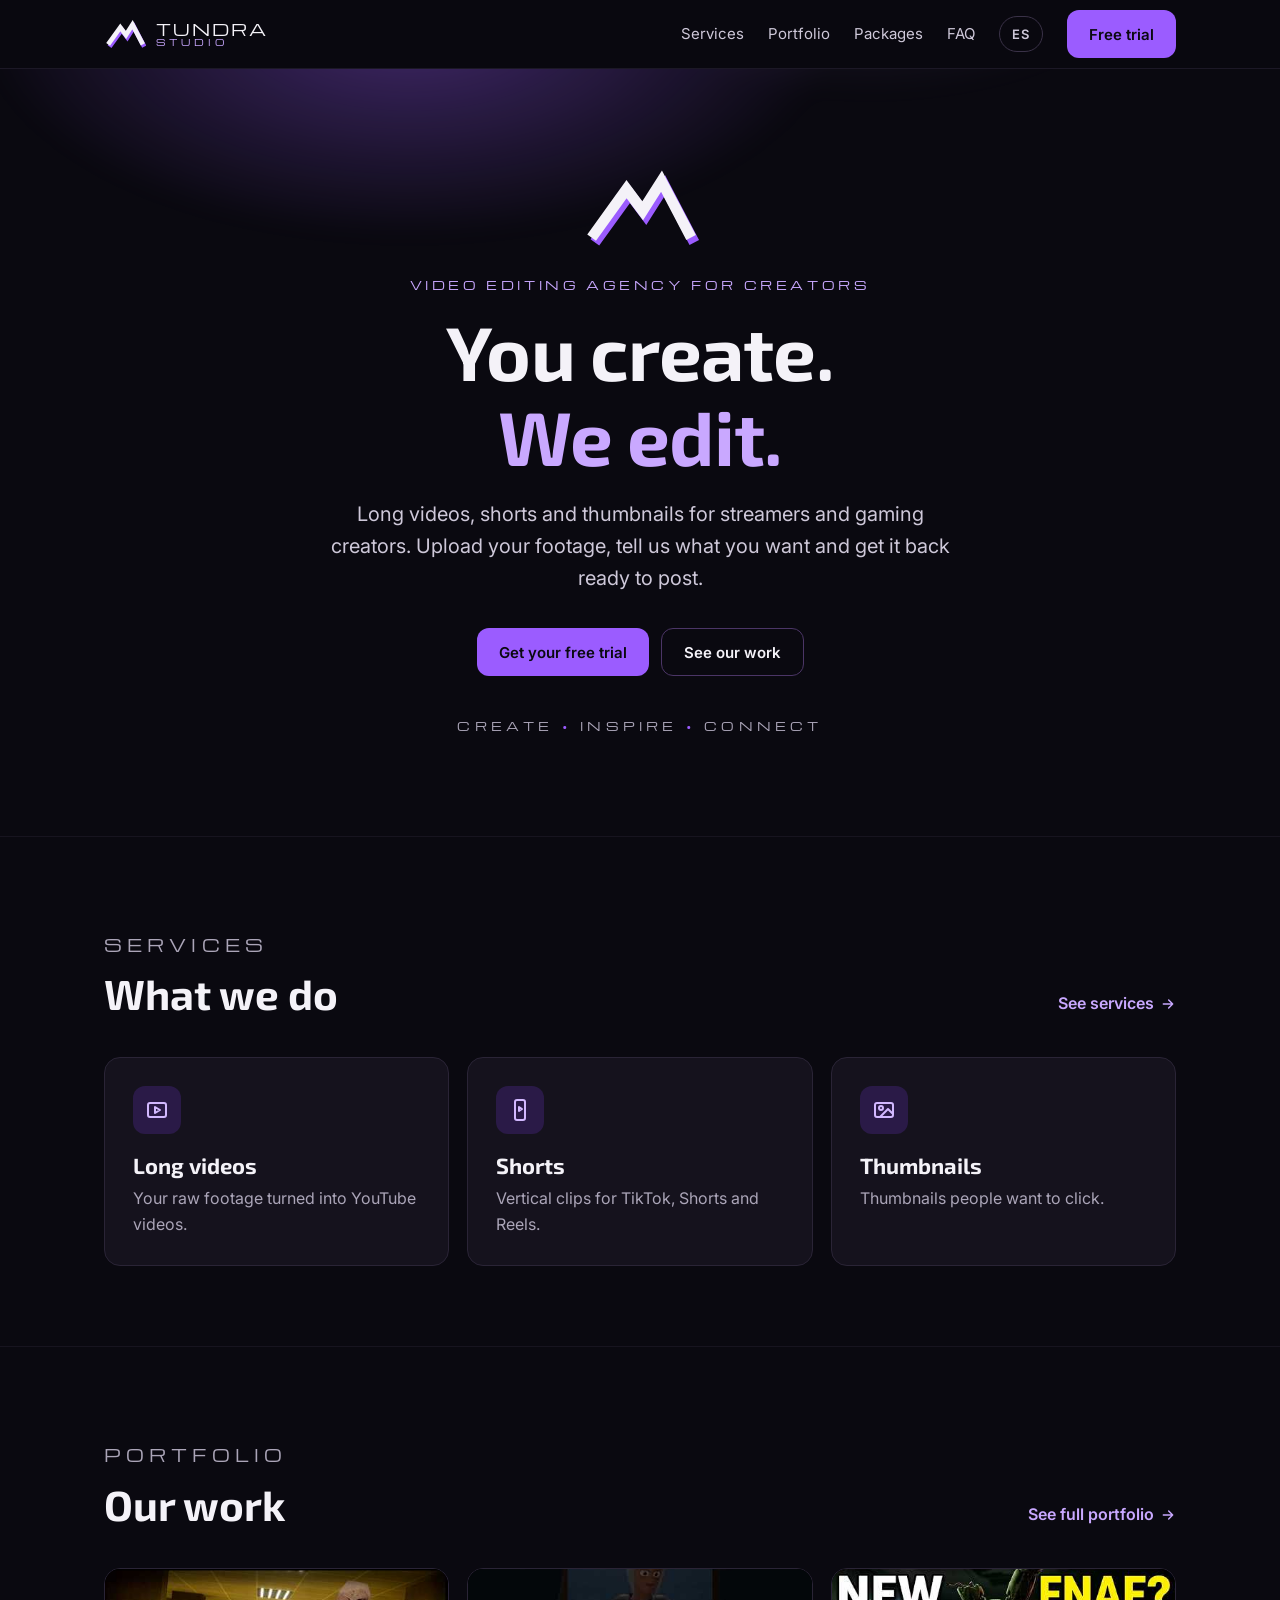
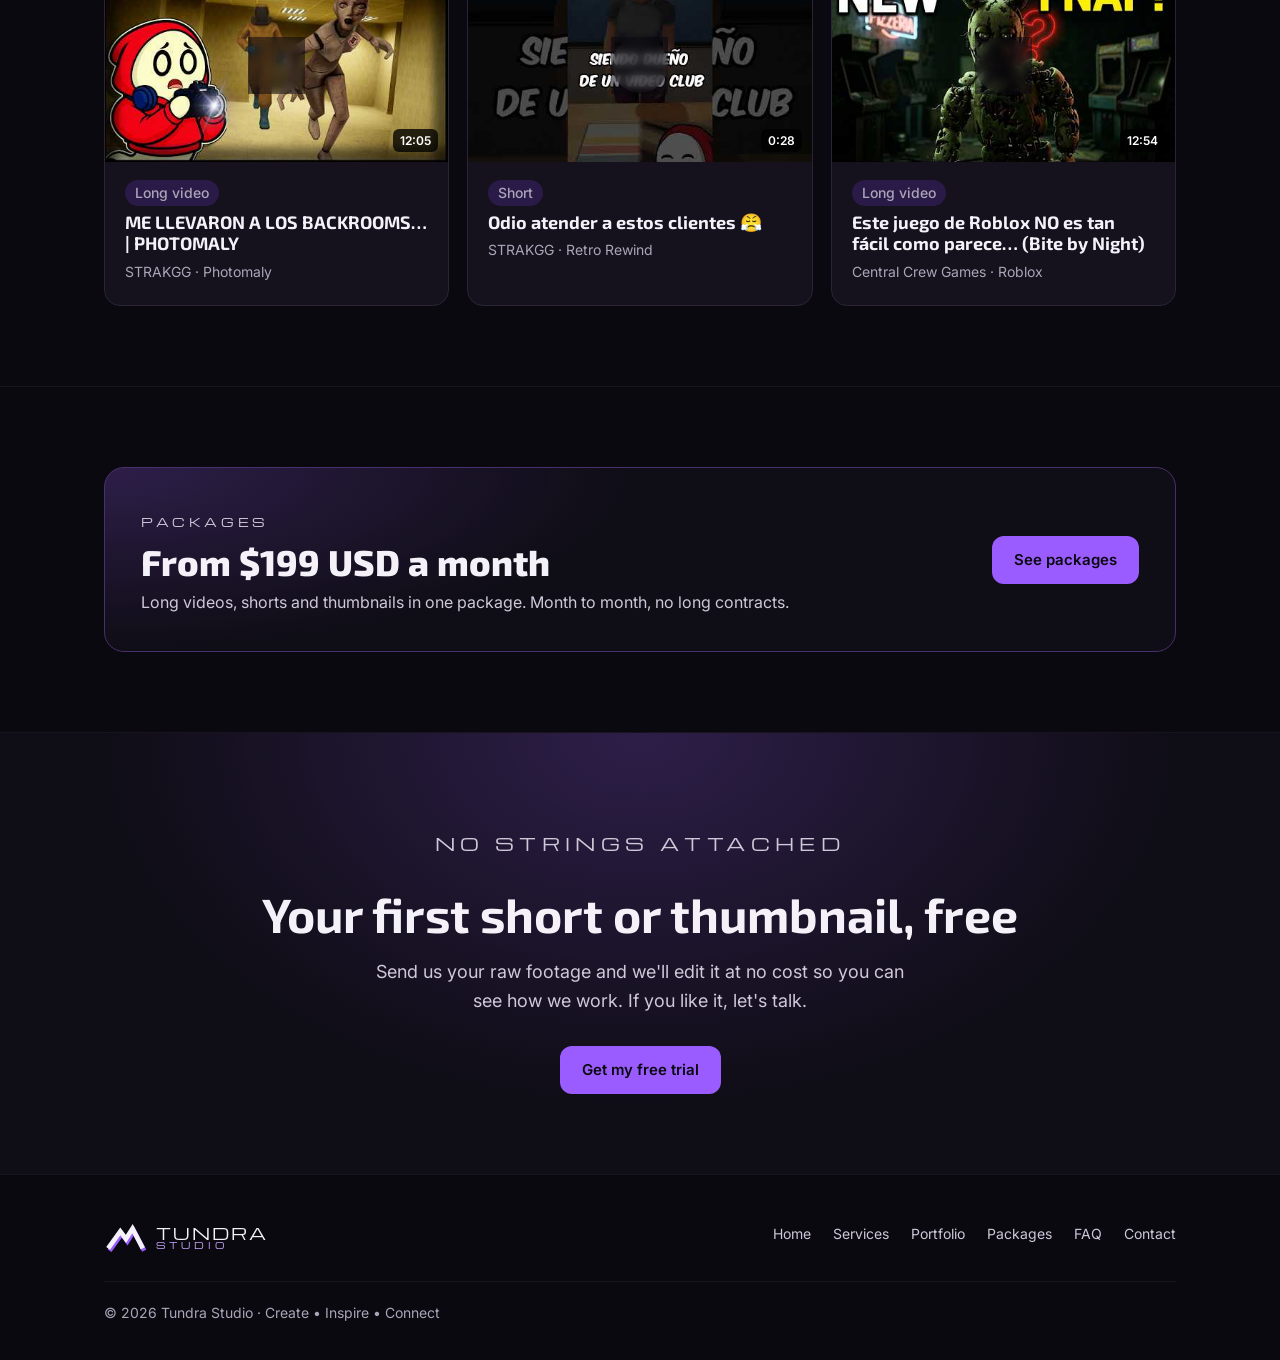
==== en/index.html @ cca488a7 "Página web de Tundra Studio (ES + EN) Co-Authored-By: Claude Opus 5.5 <noreply@anthropic.com> Claude" ====
<!DOCTYPE html>
<html lang="en">
<head>
<meta charset="utf-8">
<meta name="viewport" content="width=device-width, initial-scale=1">
<title>Tundra Studio · Video editing for gaming creators</title>
<meta name="description" content="Tundra Studio edits long videos, shorts and thumbnails for streamers and gaming creators.">
<link rel="alternate" hreflang="es" href="../index.html">
<link rel="preconnect" href="https://fonts.googleapis.com">
<link rel="preconnect" href="https://fonts.gstatic.com" crossorigin>
<link href="https://fonts.googleapis.com/css2?family=Michroma&family=Exo+2:wght@500;600;700&family=Inter:wght@400;500;600&display=swap" rel="stylesheet">
<link rel="stylesheet" href="../styles.css">
</head>
<body>
<header class="nav">
  <div class="wrap">
    <a class="logo" href="index.html" aria-label="Tundra Studio, home"><svg width="42" height="30" viewBox="0 0 44 32" aria-hidden="true"><path d="M4 27 L17 9 L23 17 L30 6 L41 27" fill="none" stroke="#9B5CFF" stroke-width="5" transform="translate(1.5 2.5)"/><path d="M4 27 L17 9 L23 17 L30 6 L41 27" fill="none" stroke="#F4F2F8" stroke-width="5"/></svg><span class="logo-text"><b>TUNDRA</b><small>STUDIO</small></span></a>
    <button class="menu-btn" type="button" aria-label="Open menu" aria-expanded="false" aria-controls="menu">
      <svg width="22" height="22" viewBox="0 0 24 24" fill="none" stroke="currentColor" stroke-width="2" stroke-linecap="round" aria-hidden="true"><path d="M4 7h16M4 12h16M4 17h16"/></svg>
    </button>
    <nav class="nav-links" id="menu" aria-label="Main">
      <a href="services.html">Services</a><a href="portfolio.html">Portfolio</a><a href="packages.html">Packages</a><a href="faq.html">FAQ</a>
      <a class="lang" href="../index.html" hreflang="es" lang="es" aria-label="Ver en español">ES</a>
      <a class="btn btn-primary" href="contact.html">Free trial</a>
    </nav>
  </div>
</header>
<main>
<section class="hero" style="border-top:0">
  <div class="wrap">
    <svg class="hero-mark" width="120" height="86" viewBox="0 0 44 32" aria-hidden="true"><path d="M4 27 L17 9 L23 17 L30 6 L41 27" fill="none" stroke="#9B5CFF" stroke-width="4" transform="translate(1.2 1.8)"/><path d="M4 27 L17 9 L23 17 L30 6 L41 27" fill="none" stroke="#F4F2F8" stroke-width="4"/></svg>
    <p class="eyebrow">Video editing agency for creators</p>
    <h1>You create.<br><span>We edit.</span></h1>
    <p class="lead">Long videos, shorts and thumbnails for streamers and gaming creators. Upload your footage, tell us what you want and get it back ready to post.</p>
    <div class="ctas">
      <a class="btn btn-primary" href="contact.html">Get your free trial</a>
      <a class="btn btn-ghost" href="portfolio.html">See our work</a>
    </div>
    <p class="tagline">CREATE <i>•</i> INSPIRE <i>•</i> CONNECT</p>
  </div>
</section>

<section>
  <div class="wrap">
    <div class="head-row">
      <div class="section-head"><p class="eyebrow">Services</p><h2>What we do</h2></div>
      <a class="link-arrow" href="services.html">See services <svg width="16" height="16" viewBox="0 0 24 24" fill="none" stroke="currentColor" stroke-width="2.2" stroke-linecap="round" stroke-linejoin="round" aria-hidden="true"><path d="M5 12h14M13 6l6 6-6 6"/></svg></a>
    </div>
    <div class="grid cols-3">
      <a class="card" href="services.html" style="text-decoration:none;color:inherit"><div class="icon"><svg width="24" height="24" viewBox="0 0 24 24" fill="none" stroke="currentColor" stroke-width="2" stroke-linecap="round" stroke-linejoin="round" aria-hidden="true"><rect x="3" y="5" width="18" height="14" rx="2"/><path d="M10 9l5 3-5 3z"/></svg></div><h3>Long videos</h3><p>Your raw footage turned into YouTube videos.</p></a>
      <a class="card" href="services.html" style="text-decoration:none;color:inherit"><div class="icon"><svg width="24" height="24" viewBox="0 0 24 24" fill="none" stroke="currentColor" stroke-width="2" stroke-linecap="round" stroke-linejoin="round" aria-hidden="true"><rect x="7" y="2" width="10" height="20" rx="2"/><path d="M11 9l3 2-3 2z"/></svg></div><h3>Shorts</h3><p>Vertical clips for TikTok, Shorts and Reels.</p></a>
      <a class="card" href="services.html" style="text-decoration:none;color:inherit"><div class="icon"><svg width="24" height="24" viewBox="0 0 24 24" fill="none" stroke="currentColor" stroke-width="2" stroke-linecap="round" stroke-linejoin="round" aria-hidden="true"><rect x="3" y="5" width="18" height="14" rx="2"/><circle cx="9" cy="10" r="2"/><path d="M21 16l-5-5-8 8"/></svg></div><h3>Thumbnails</h3><p>Thumbnails people want to click.</p></a>
    </div>
  </div>
</section>

<section>
  <div class="wrap">
    <div class="head-row">
      <div class="section-head"><p class="eyebrow">Portfolio</p><h2>Our work</h2></div>
      <a class="link-arrow" href="portfolio.html">See full portfolio <svg width="16" height="16" viewBox="0 0 24 24" fill="none" stroke="currentColor" stroke-width="2.2" stroke-linecap="round" stroke-linejoin="round" aria-hidden="true"><path d="M5 12h14M13 6l6 6-6 6"/></svg></a>
    </div>
    <div class="grid cols-3">
      <a class="work" href="https://www.youtube.com/watch?v=18Lm7Ccf6cQ" target="_blank" rel="noopener" data-type="long" aria-label="Watch on YouTube: ME LLEVARON A LOS BACKROOMS… | PHOTOMALY long video">
  <div class="thumb has-img"><img src="../assets/yt-18Lm7Ccf6cQ.jpg" alt="" loading="lazy" width="480" height="360"><span class="play"><svg width="22" height="22" viewBox="0 0 24 24" fill="currentColor" aria-hidden="true"><path d="M8 5l11 7-11 7z"/></svg></span><span class="dur">12:05</span></div>
  <div class="work-body"><span class="type">Long video</span><h3>ME LLEVARON A LOS BACKROOMS… | PHOTOMALY</h3><span>STRAKGG · Photomaly</span></div>
</a><a class="work" href="https://www.youtube.com/shorts/kuqUZBEv6M8" target="_blank" rel="noopener" data-type="short" aria-label="Watch on YouTube: Odio atender a estos clientes 😤 short">
  <div class="thumb has-img"><img src="../assets/yt-kuqUZBEv6M8.jpg" alt="" loading="lazy" width="480" height="360"><span class="play"><svg width="22" height="22" viewBox="0 0 24 24" fill="currentColor" aria-hidden="true"><path d="M8 5l11 7-11 7z"/></svg></span><span class="dur">0:28</span></div>
  <div class="work-body"><span class="type">Short</span><h3>Odio atender a estos clientes 😤</h3><span>STRAKGG · Retro Rewind</span></div>
</a><a class="work" href="https://www.youtube.com/watch?v=r1h4St_ZX4w" target="_blank" rel="noopener" data-type="long" aria-label="Watch on YouTube: Este juego de Roblox NO es tan fácil como parece… (Bite by Night) long video">
  <div class="thumb has-img"><img src="../assets/yt-r1h4St_ZX4w.jpg" alt="" loading="lazy" width="480" height="360"><span class="play"><svg width="22" height="22" viewBox="0 0 24 24" fill="currentColor" aria-hidden="true"><path d="M8 5l11 7-11 7z"/></svg></span><span class="dur">12:54</span></div>
  <div class="work-body"><span class="type">Long video</span><h3>Este juego de Roblox NO es tan fácil como parece… (Bite by Night)</h3><span>Central Crew Games · Roblox</span></div>
</a>
    </div>
  </div>
</section>

<section>
  <div class="wrap">
    <div class="banner">
      <div><p class="eyebrow">Packages</p><h2 style="margin-top:10px">From $199 USD a month</h2><p>Long videos, shorts and thumbnails in one package. Month to month, no long contracts.</p></div>
      <a class="btn btn-primary" href="packages.html">See packages</a>
    </div>
  </div>
</section>
<section class="trial">
  <div class="wrap">
    <p class="eyebrow">No strings attached</p>
    <h2>Your first short or thumbnail, free</h2>
    <p>Send us your raw footage and we'll edit it at no cost so you can see how we work. If you like it, let's talk.</p>
    <a class="btn btn-primary" href="contact.html">Get my free trial</a>
  </div>
</section>
</main>
<footer>
  <div class="wrap">
    <div class="foot">
      <a class="logo" href="index.html" aria-label="Tundra Studio, home"><svg width="42" height="30" viewBox="0 0 44 32" aria-hidden="true"><path d="M4 27 L17 9 L23 17 L30 6 L41 27" fill="none" stroke="#9B5CFF" stroke-width="5" transform="translate(1.5 2.5)"/><path d="M4 27 L17 9 L23 17 L30 6 L41 27" fill="none" stroke="#F4F2F8" stroke-width="5"/></svg><span class="logo-text"><b>TUNDRA</b><small>STUDIO</small></span></a>
      <nav aria-label="Footer"><a href="index.html">Home</a><a href="services.html">Services</a><a href="portfolio.html">Portfolio</a><a href="packages.html">Packages</a><a href="faq.html">FAQ</a><a href="contact.html">Contact</a></nav>
    </div>
    <div class="foot-bottom">© 2026 Tundra Studio · Create • Inspire • Connect</div>
  </div>
</footer>
<script>
(function(){
  var btn=document.querySelector('.menu-btn'), menu=document.getElementById('menu');
  function close(){menu.classList.remove('open');btn.setAttribute('aria-expanded','false');btn.setAttribute('aria-label','Open menu');}
  btn.addEventListener('click',function(){
    var open=menu.classList.toggle('open');
    btn.setAttribute('aria-expanded',open?'true':'false');
    btn.setAttribute('aria-label',open?'Close menu':'Open menu');
  });
  document.addEventListener('keydown',function(e){if(e.key==='Escape')close();});
})();
</script>
</body>
</html>
---- styles.css ----
:root{
  --bg:#000000; --bg2:#08060C; --card:#110C18; --line:#2A2038;
  --text:#F7F3EA; --muted:#ADA3BC; --soft:#D6CEE0;
  --accent:#E8B04A; --accent-2:#C9A2F2; --purple:#5B2A86; --accent-ink:#000000;
  --radius:16px;
}
*{box-sizing:border-box}
html{scroll-behavior:smooth}
body{margin:0;background:var(--bg);color:var(--text);font:400 16px/1.6 Inter,system-ui,sans-serif;-webkit-font-smoothing:antialiased}
a{color:var(--accent-2)}
a:hover{color:#F2C66A}
img,svg{display:block}
.wrap{max-width:1120px;margin:0 auto;padding:0 24px}
h1,h2{font-family:"Grenze Gotisch",serif;font-weight:600;line-height:1.05;margin:0;letter-spacing:.01em}
h3{font-family:Montserrat,sans-serif;font-weight:700;line-height:1.2;margin:0}
.eyebrow{font-family:Montserrat,sans-serif;font-weight:600;font-size:13px;letter-spacing:.22em;color:var(--accent);text-transform:uppercase;margin:0}
.btn{display:inline-flex;align-items:center;justify-content:center;gap:8px;min-height:48px;padding:0 22px;border-radius:12px;font:600 15px Inter,sans-serif;text-decoration:none;cursor:pointer;border:0;transition:transform .15s ease,background .15s ease}
.btn:hover{transform:translateY(-1px)}
.btn-primary{background:var(--accent);color:var(--accent-ink)}
.btn-primary:hover{background:#F2C66A;color:var(--accent-ink)}
.btn-ghost{background:transparent;color:var(--text);border:1px solid #4B3566}
.btn-ghost:hover{border-color:var(--accent-2);color:var(--text)}
.link-arrow{display:inline-flex;align-items:center;gap:6px;font-weight:600;text-decoration:none}
:focus-visible{outline:2px solid var(--accent-2);outline-offset:3px;border-radius:8px}

/* nav */
header.nav{position:sticky;top:0;z-index:10;background:rgba(0,0,0,.86);backdrop-filter:blur(10px);border-bottom:1px solid #1C1826}
.nav .wrap{display:flex;align-items:center;justify-content:space-between;gap:16px;min-height:68px;position:relative}
.logo{display:flex;align-items:center;gap:10px;text-decoration:none;color:var(--text)}
.logo:hover{color:var(--text)}
.logo-text{display:flex;flex-direction:column;line-height:1.1}
.logo-text b{font-family:"Grenze Gotisch",serif;font-weight:700;font-size:24px;letter-spacing:.04em;line-height:1}
.logo-text small{font-family:Montserrat,sans-serif;font-weight:600;font-size:9px;letter-spacing:.38em;color:var(--soft)}
.nav-links{display:flex;align-items:center;gap:24px}
.nav-links a{color:var(--soft);text-decoration:none;font-size:15px}
.nav-links a:hover,.nav-links a[aria-current="page"]{color:var(--text)}
.nav-links a[aria-current="page"]:not(.btn){box-shadow:inset 0 -2px 0 var(--accent)}
.nav-links .btn{color:var(--accent-ink)}
.menu-btn{display:none;background:none;border:1px solid #3A2C4E;color:var(--text);border-radius:10px;width:44px;height:44px;cursor:pointer}
@media (max-width:900px){
  .nav-links{display:none;position:absolute;top:68px;left:0;right:0;flex-direction:column;align-items:stretch;gap:0;background:var(--bg2);border-bottom:1px solid var(--line);padding:8px 24px 20px}
  .nav-links.open{display:flex}
  .nav-links a{padding:12px 0;border-bottom:1px solid #1C1826}
  .nav-links a[aria-current="page"]:not(.btn){box-shadow:none;color:var(--accent-2)}
  .nav-links .btn{margin-top:12px;border-bottom:0}
  .menu-btn{display:inline-flex;align-items:center;justify-content:center}
}

/* hero + page hero */
.hero{position:relative;overflow:hidden;padding:96px 0 88px;text-align:center}
.hero::before,.page-hero::before{content:"";position:absolute;inset:-20% -10% auto;height:520px;background:
  radial-gradient(40% 60% at 35% 20%,rgba(110,48,170,.38),transparent 70%),
  radial-gradient(30% 50% at 65% 0%,rgba(232,176,74,.18),transparent 70%);
  filter:blur(10px);pointer-events:none}
.hero .wrap,.page-hero .wrap{position:relative}
.hero-mark{margin:0 auto 24px;width:min(260px,62vw);height:auto}
.logo img{width:auto;height:38px}
.hero h1{font-size:clamp(40px,7vw,76px);font-weight:700;letter-spacing:-.01em;margin-top:14px}
.hero h1 span{color:var(--accent)}
.lead{max-width:640px;margin:20px auto 0;font-size:clamp(17px,2.2vw,20px);color:var(--soft)}
.ctas{display:flex;flex-wrap:wrap;gap:12px;justify-content:center;margin-top:34px}
.tagline{margin-top:40px;font-family:Montserrat,sans-serif;font-weight:600;font-size:13px;letter-spacing:.3em;color:var(--muted)}
.tagline i{font-style:normal;color:var(--accent)}
.page-hero{position:relative;overflow:hidden;padding:80px 0 56px}
.page-hero h1{font-size:clamp(36px,6vw,60px);margin-top:12px}
.page-hero .lead{margin-left:0}

section{padding:80px 0;border-top:1px solid #17141F}
.section-head{max-width:640px;margin-bottom:40px}
.section-head h2{font-size:clamp(28px,4.2vw,42px);margin-top:12px}
.section-head p{color:var(--muted);margin:14px 0 0;font-size:17px}
.head-row{display:flex;flex-wrap:wrap;gap:16px;align-items:flex-end;justify-content:space-between;margin-bottom:40px}
.head-row .section-head{margin-bottom:0}

/* cards */
.grid{display:grid;gap:18px}
.cols-3{grid-template-columns:repeat(auto-fit,minmax(240px,1fr))}
.cols-4{grid-template-columns:repeat(auto-fit,minmax(220px,1fr))}
.card{background:var(--card);border:1px solid var(--line);border-radius:var(--radius);padding:28px}
.card h3{font-size:22px;margin:18px 0 8px}
.card p{color:var(--muted);margin:0}
.icon{width:48px;height:48px;border-radius:12px;background:#24123A;color:#E0C8FF;display:flex;align-items:center;justify-content:center}
.extra{margin-top:18px;display:flex;flex-wrap:wrap;gap:16px;align-items:center;justify-content:space-between;border-style:dashed;border-color:#5B4380}
.badge{display:inline-flex;align-items:center;min-height:28px;padding:0 12px;border-radius:999px;background:#3A2E12;color:#FFCB66;font-size:13px;font-weight:500}
.checks{list-style:none;margin:18px 0 0;padding:0;display:flex;flex-direction:column;gap:8px}
.checks li{display:flex;gap:10px;color:var(--soft)}
.checks li::before{content:"";flex:none;width:8px;height:8px;margin-top:9px;border-radius:2px;background:var(--accent)}

/* steps */
.steps{counter-reset:step}
.step{padding:28px;border-radius:var(--radius);background:var(--card);border:1px solid var(--line)}
.step::before{counter-increment:step;content:"0" counter(step);font-family:Montserrat,sans-serif;font-size:13px;letter-spacing:.2em;color:var(--accent-2)}
.step h3{font-size:20px;margin:14px 0 8px}
.step p{color:var(--muted);margin:0}

/* portfolio */
.filters{display:flex;flex-wrap:wrap;gap:8px;margin-bottom:28px}
.chip{min-height:40px;padding:0 16px;border-radius:999px;border:1px solid #3A2C4E;background:transparent;color:var(--soft);font:500 14px Inter,sans-serif;cursor:pointer}
.chip[aria-pressed="true"]{background:var(--text);border-color:var(--text);color:var(--accent-ink)}
.work{display:flex;flex-direction:column;background:var(--card);border:1px solid var(--line);border-radius:var(--radius);overflow:hidden;text-decoration:none;color:var(--text);transition:border-color .15s ease,transform .15s ease}
.work:hover{border-color:#5B4380;transform:translateY(-2px);color:var(--text)}
.thumb{position:relative;aspect-ratio:16/9;background:linear-gradient(135deg,#1E1030,#08060C);display:flex;align-items:center;justify-content:center;color:#9A90AA}
.thumb.vertical::before{content:"";position:absolute;top:8%;bottom:8%;aspect-ratio:9/16;border:1px dashed rgba(232,176,74,.35);border-radius:10px}
.thumb .play{width:56px;height:56px;border-radius:999px;background:rgba(110,48,170,.18);border:1px solid rgba(232,176,74,.35);display:flex;align-items:center;justify-content:center;color:var(--accent-2)}
.thumb .ph{position:absolute;left:14px;bottom:12px;font-size:12px;color:#9A90AA}
.work-body{padding:18px 20px 22px;display:flex;flex-direction:column;gap:6px}
.work-body h3{font-size:18px}
.work-body span{color:var(--muted);font-size:14px}
.type{align-self:flex-start;display:inline-flex;align-items:center;min-height:26px;padding:0 10px;border-radius:999px;background:#24123A;color:#E0C8FF;font-size:12px;font-weight:500}
.is-hidden{display:none !important}

/* pricing */
.plans{grid-template-columns:repeat(auto-fit,minmax(260px,1fr));align-items:stretch}
.plan{display:flex;flex-direction:column;gap:18px;position:relative}
.plan.featured{border:2px solid var(--accent);background:#160E22}
.plan .tag{position:absolute;top:-14px;left:28px;background:var(--accent);color:var(--accent-ink);font-size:12px;font-weight:600;padding:4px 12px;border-radius:999px}
.plan h3{margin:0;font-size:24px}
.price{font-family:Montserrat,sans-serif;font-size:46px;font-weight:700;line-height:1}
.price small{font:500 15px Inter,sans-serif;color:var(--muted)}
.plan .checks{flex:1;margin:0}
.single{display:grid;grid-template-columns:repeat(auto-fit,minmax(180px,1fr));gap:12px}
.single div{background:var(--bg2);border:1px solid var(--line);border-radius:12px;padding:16px 18px;display:flex;justify-content:space-between;gap:12px}
.single b{font-family:Montserrat,sans-serif;font-size:18px}
.banner{display:flex;flex-wrap:wrap;gap:20px;align-items:center;justify-content:space-between;padding:36px;border-radius:20px;border:1px solid #4A2F6E;background:radial-gradient(70% 140% at 0% 0%,rgba(110,48,170,.22),transparent 70%),var(--bg2)}
.banner h2{font-size:clamp(26px,3.6vw,36px)}
.banner p{margin:8px 0 0;color:var(--soft)}

/* trial */
.trial{text-align:center;background:radial-gradient(60% 120% at 50% 0%,rgba(110,48,170,.22),transparent 70%),var(--bg2)}
.trial h2{font-size:clamp(30px,4.6vw,48px);margin-top:12px}
.trial p{max-width:560px;margin:16px auto 30px;color:var(--soft);font-size:18px}

/* faq */
.faq{max-width:780px}
details{border-bottom:1px solid var(--line);padding:6px 0}
summary{cursor:pointer;list-style:none;display:flex;justify-content:space-between;align-items:center;gap:16px;min-height:56px;font:600 18px Montserrat,sans-serif}
summary::-webkit-details-marker{display:none}
summary::after{content:"+";font:400 24px Inter,sans-serif;color:var(--accent-2);transition:transform .2s}
details[open] summary::after{transform:rotate(45deg)}
details p{margin:0 0 18px;color:var(--muted)}

/* contact */
.x-card{max-width:620px;display:flex;flex-direction:column;gap:16px;padding:36px}
.x-handle{font-family:Montserrat,sans-serif;font-size:clamp(26px,4vw,34px);font-weight:700;word-break:break-all}
.x-logo{width:56px;height:56px;border-radius:14px;background:#000;border:1px solid #2F2F2F;display:flex;align-items:center;justify-content:center;color:#fff}

footer{padding:48px 0 36px;border-top:1px solid #17141F;color:var(--muted);font-size:14px}
.foot{display:flex;flex-wrap:wrap;gap:28px;justify-content:space-between}
.foot nav{display:flex;flex-wrap:wrap;gap:8px 22px}
.foot nav a{color:var(--soft);text-decoration:none}
.foot nav a:hover{color:var(--text)}
.foot-bottom{margin-top:28px;padding-top:20px;border-top:1px solid #17141F}
@media (prefers-reduced-motion:reduce){html{scroll-behavior:auto}.btn,.work{transition:none}}

.price,.single b{font-family:Montserrat,sans-serif;font-weight:800}
.mascot-ph{border:1.5px dashed #5B4380;border-radius:var(--radius);padding:24px;color:var(--muted);text-align:center}

/* hero con mascota */
.hero-split{text-align:left;padding:64px 0 40px}
.hero-split .wrap{display:flex;flex-wrap:wrap;align-items:center;gap:24px 40px}
.hero-text{flex:1 1 440px;min-width:0}
.hero-logo{width:150px;height:auto;margin:0 0 22px}
.hero-split .lead{margin-left:0}
.hero-split .ctas{justify-content:flex-start}
.hero-mascot{flex:1 1 300px;display:flex;justify-content:center;position:relative}
.hero-mascot::before{content:"";position:absolute;width:78%;aspect-ratio:1;top:14%;border-radius:50%;background:radial-gradient(circle,rgba(110,48,170,.45),transparent 68%);z-index:0}
.hero-mascot img{position:relative;z-index:1;width:auto;max-width:100%;height:min(560px,70vw);object-fit:contain;filter:drop-shadow(0 18px 30px rgba(0,0,0,.6))}
@media (max-width:760px){
  .hero-split{text-align:center}
  .hero-logo{margin:0 auto 20px}
  .hero-split .lead{margin-left:auto}
  .hero-split .ctas{justify-content:center}
  .hero-mascot img{height:380px}
}

.banner h2{font-family:Montserrat,sans-serif;font-weight:800;letter-spacing:-.01em}
summary{font-family:Montserrat,sans-serif;font-weight:700;font-size:17px}
.price{font-size:42px}
.contact-cards{grid-template-columns:repeat(auto-fit,minmax(300px,1fr));max-width:980px}
.contact-cards .x-card{max-width:none}

/* ===== Tema Tundra ===== */
:root{--bg:#0A0910;--bg2:#0F0D16;--card:#15121D;--line:#2A2436;--text:#F4F2F8;--muted:#ABA5B8;--soft:#CEC8D9;--accent:#9B5CFF;--accent-2:#C9A8FF;--accent-ink:#0A0910}
header.nav{background:rgba(10,9,16,.86)}
h1,h2,h3,.banner h2,summary,.price,.single b{font-family:"Exo 2",sans-serif;letter-spacing:0}
h1,h2{font-weight:700;line-height:1.12}
.eyebrow{font-family:Michroma,sans-serif;font-weight:400;font-size:12px;letter-spacing:.3em;color:var(--accent-2)}
.logo-text b{font-family:Michroma,sans-serif;font-weight:400;font-size:16px;letter-spacing:.12em;line-height:1.1}
.logo-text small{font-family:Michroma,sans-serif;font-weight:400;font-size:9px;letter-spacing:.45em;color:var(--accent-2)}
.tagline{font-family:Michroma,sans-serif;font-weight:400;font-size:12px;letter-spacing:.35em}
.hero h1 span{color:var(--accent-2)}
.hero-mark{width:120px}
.btn-primary:hover{background:#AE7BFF;color:var(--accent-ink)}
.nav-links a[aria-current="page"]:not(.btn){box-shadow:inset 0 -2px 0 var(--accent)}
.checks li::before{background:var(--accent)}
.plan.featured{border-color:var(--accent);background:#1A1428}
.icon,.type{background:#2A1A47;color:#D2B8FF}
.hero::before,.page-hero::before{background:radial-gradient(40% 60% at 35% 20%,rgba(155,92,255,.38),transparent 70%),radial-gradient(30% 50% at 65% 0%,rgba(201,168,255,.18),transparent 70%)}
.trial{background:radial-gradient(60% 120% at 50% 0%,rgba(155,92,255,.22),transparent 70%),var(--bg2)}
.banner{background:radial-gradient(70% 140% at 0% 0%,rgba(155,92,255,.22),transparent 70%),var(--bg2)}

/* selector de idioma */
.nav-links a.lang{display:inline-flex;align-items:center;justify-content:center;min-width:44px;min-height:36px;padding:0 10px;border:1px solid #3A3248;border-radius:999px;font-size:13px;font-weight:600;letter-spacing:.08em;color:var(--soft)}
.nav-links a.lang:hover{border-color:var(--accent-2);color:var(--text)}
@media (max-width:900px){.nav-links a.lang{align-self:flex-start;margin-top:12px;border-bottom:1px solid #3A3248}}
@media (max-width:900px){.nav-links a[aria-current="page"]:not(.btn){box-shadow:none;color:var(--accent-2)}}

/* portafolio con miniaturas reales */
.thumb.has-img{background:#000;overflow:hidden}
.thumb.has-img img{position:absolute;inset:0;width:100%;height:100%;object-fit:cover;transition:transform .3s ease}
.work:hover .thumb.has-img img{transform:scale(1.04)}
.thumb.has-img .play{position:relative;z-index:1;background:rgba(10,9,16,.6);backdrop-filter:blur(4px);opacity:.9}
.thumb .dur{position:absolute;right:10px;bottom:10px;z-index:1;background:rgba(0,0,0,.78);color:#fff;font-size:12px;font-weight:600;padding:2px 7px;border-radius:6px}
.work-body h3{display:-webkit-box;-webkit-line-clamp:2;-webkit-box-orient:vertical;overflow:hidden}
@media (prefers-reduced-motion:reduce){.thumb.has-img img{transition:none}}
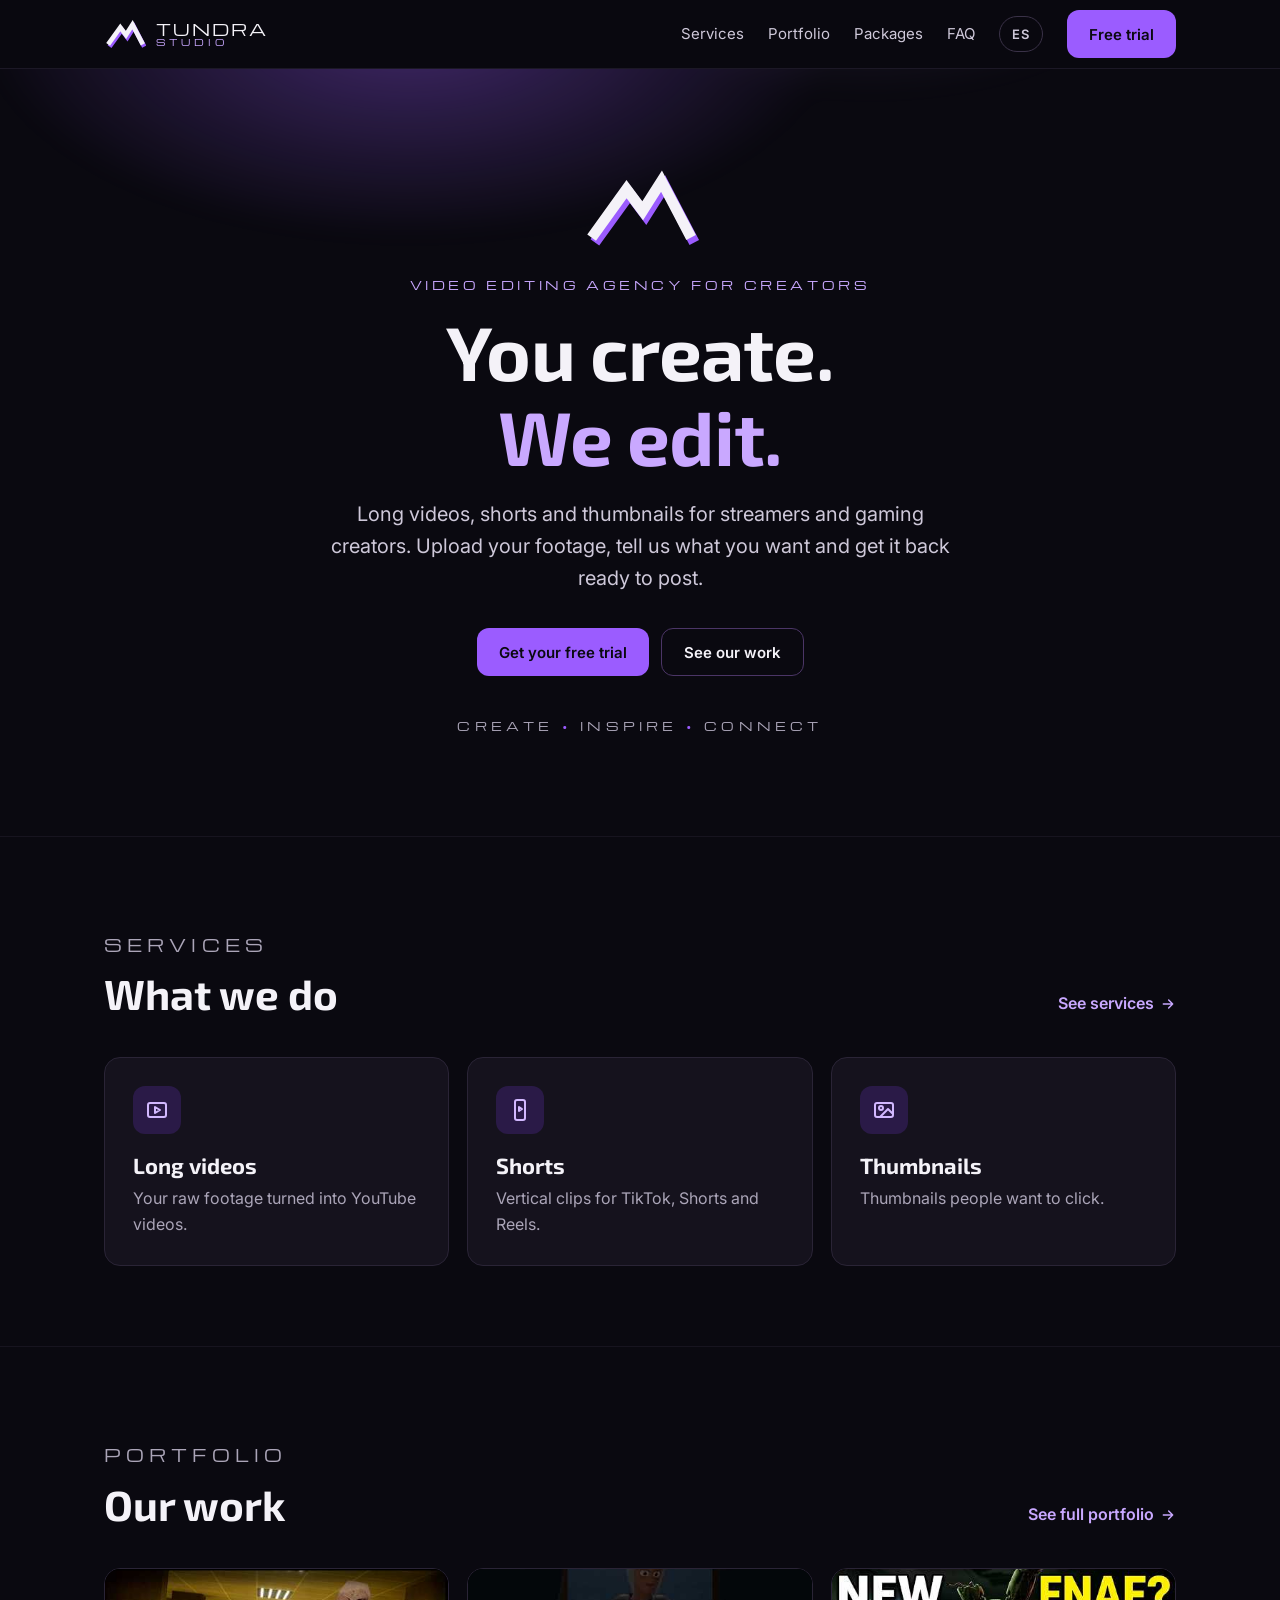
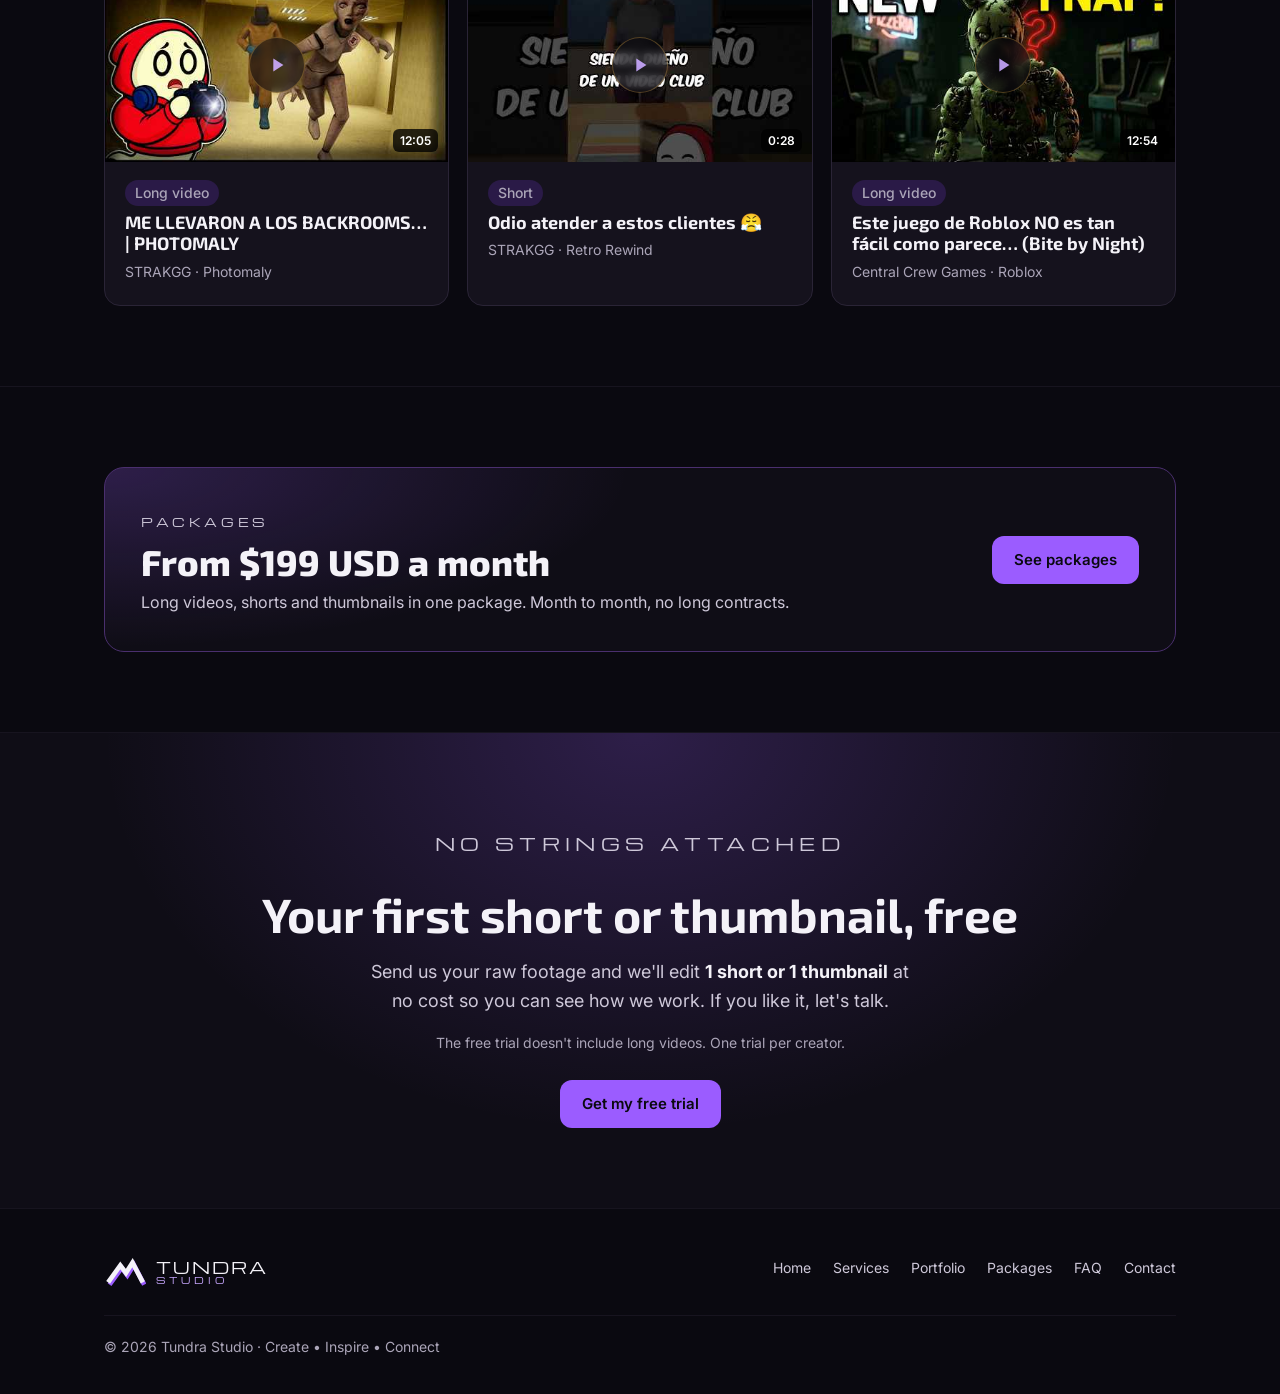
==== commit a84565c9: "Aclara que la prueba gratis es 1 short o 1 miniatura Co-Authored-By: Claude Opus 5.5 <noreply@anthro" ====
--- a/en/index.html
+++ b/en/index.html
@@ -87,7 +87,8 @@
   <div class="wrap">
     <p class="eyebrow">No strings attached</p>
     <h2>Your first short or thumbnail, free</h2>
-    <p>Send us your raw footage and we'll edit it at no cost so you can see how we work. If you like it, let's talk.</p>
+    <p>Send us your raw footage and we'll edit <strong>1 short or 1 thumbnail</strong> at no cost so you can see how we work. If you like it, let's talk.</p>
+    <p class="trial-note">The free trial doesn't include long videos. One trial per creator.</p>
     <a class="btn btn-primary" href="contact.html">Get my free trial</a>
   </div>
 </section>
--- a/styles.css
+++ b/styles.css
@@ -213,3 +213,6 @@
 .thumb .dur{position:absolute;right:10px;bottom:10px;z-index:1;background:rgba(0,0,0,.78);color:#fff;font-size:12px;font-weight:600;padding:2px 7px;border-radius:6px}
 .work-body h3{display:-webkit-box;-webkit-line-clamp:2;-webkit-box-orient:vertical;overflow:hidden}
 @media (prefers-reduced-motion:reduce){.thumb.has-img img{transition:none}}
+
+.trial-note{margin:-14px auto 26px !important;font-size:14px !important;color:var(--muted) !important}
+.trial strong{color:var(--text)}
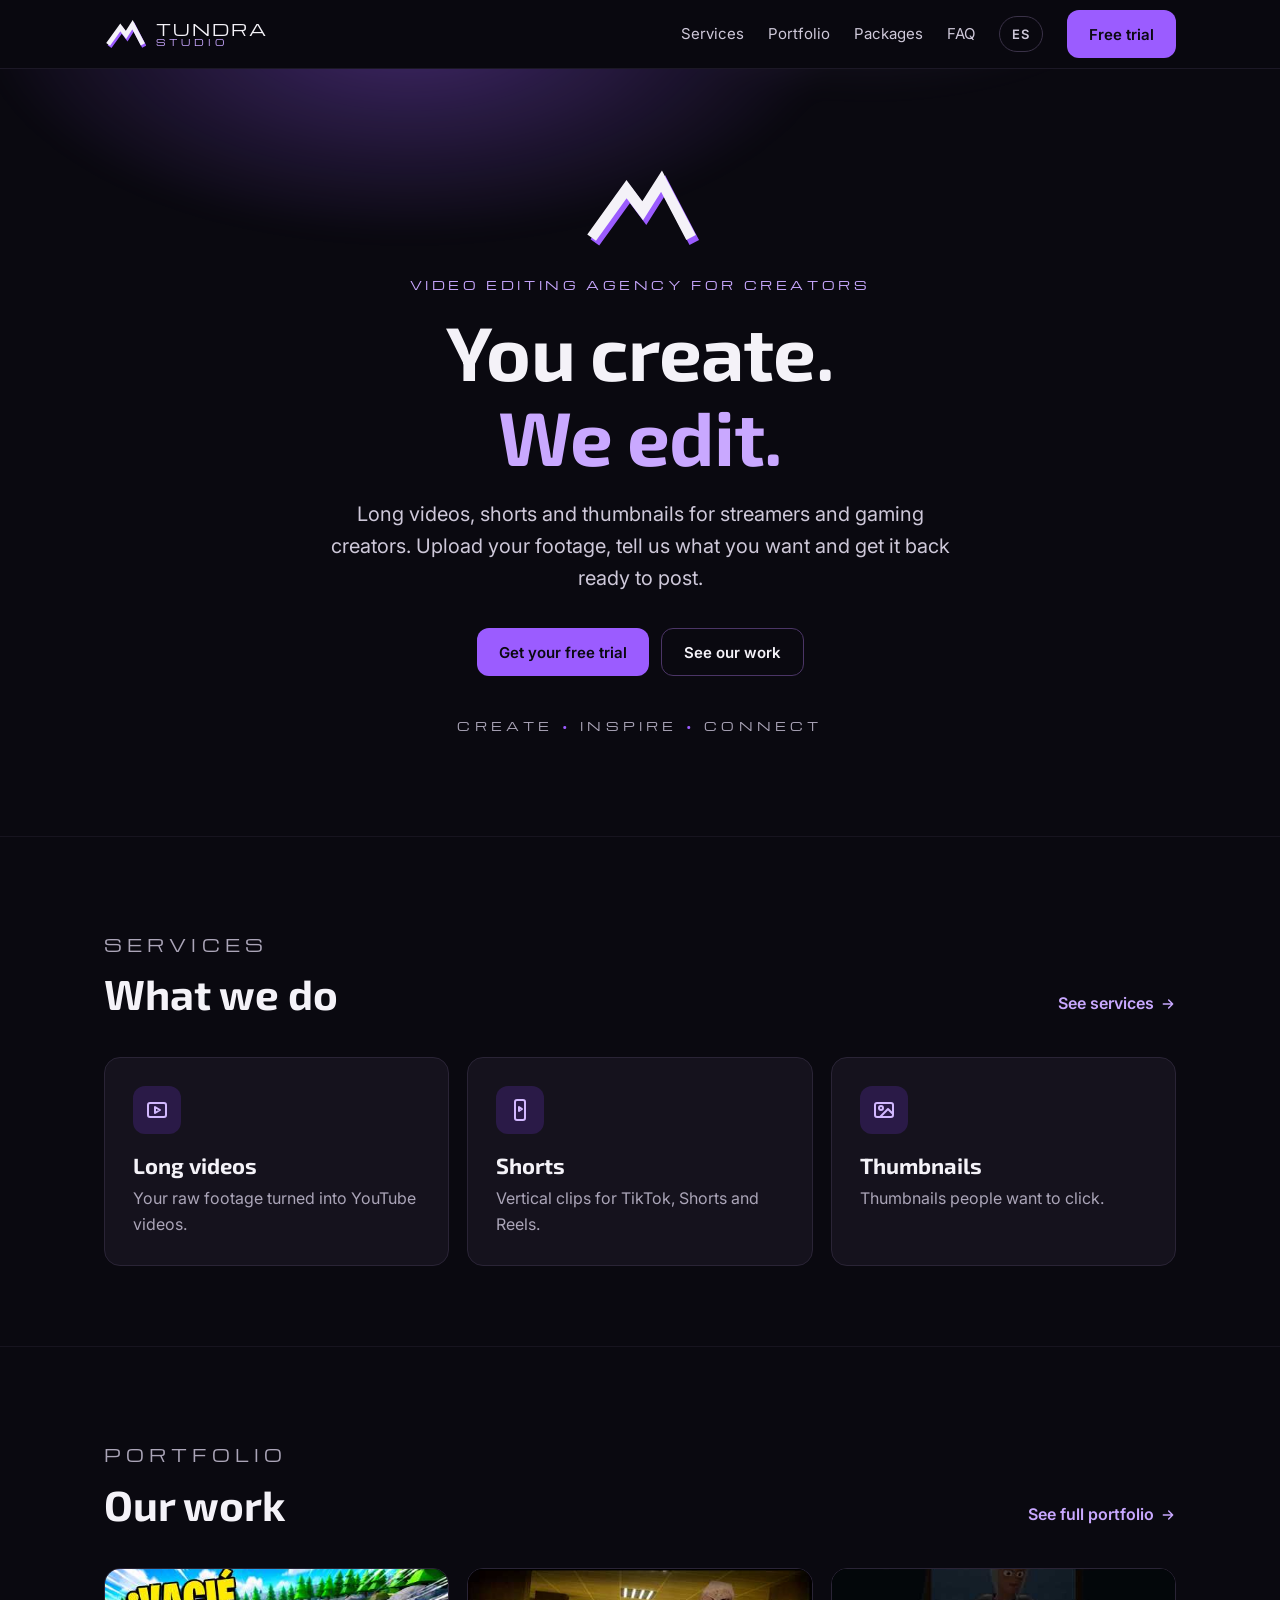
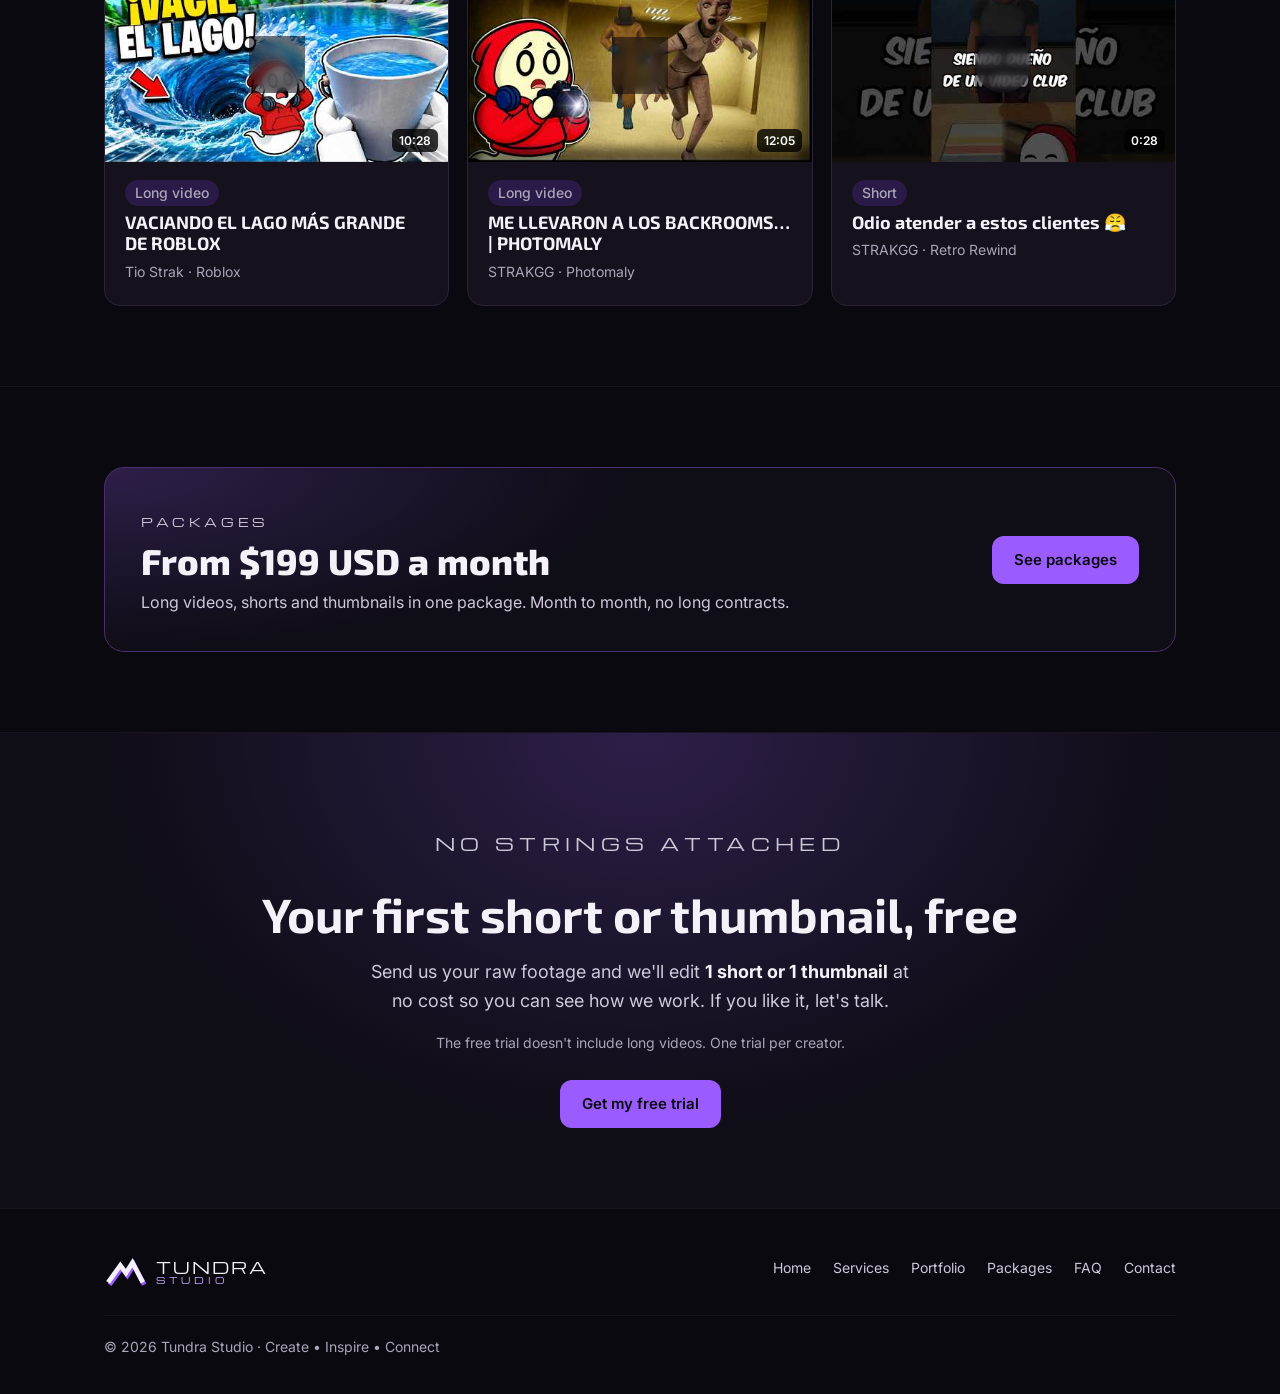
==== commit c5d6c485: "Portafolio: agrega 'Vaciando el lago más grande de Roblox' como primer video Co-Authored-By: Claude " ====
--- a/en/index.html
+++ b/en/index.html
@@ -61,15 +61,15 @@
       <a class="link-arrow" href="portfolio.html">See full portfolio <svg width="16" height="16" viewBox="0 0 24 24" fill="none" stroke="currentColor" stroke-width="2.2" stroke-linecap="round" stroke-linejoin="round" aria-hidden="true"><path d="M5 12h14M13 6l6 6-6 6"/></svg></a>
     </div>
     <div class="grid cols-3">
-      <a class="work" href="https://www.youtube.com/watch?v=18Lm7Ccf6cQ" target="_blank" rel="noopener" data-type="long" aria-label="Watch on YouTube: ME LLEVARON A LOS BACKROOMS… | PHOTOMALY long video">
+      <a class="work" href="https://www.youtube.com/watch?v=9NWn6yytm10" target="_blank" rel="noopener" data-type="long" aria-label="Watch on YouTube: VACIANDO EL LAGO MÁS GRANDE DE ROBLOX long video">
+  <div class="thumb has-img"><img src="../assets/yt-9NWn6yytm10.jpg" alt="" loading="lazy" width="480" height="360"><span class="play"><svg width="22" height="22" viewBox="0 0 24 24" fill="currentColor" aria-hidden="true"><path d="M8 5l11 7-11 7z"/></svg></span><span class="dur">10:28</span></div>
+  <div class="work-body"><span class="type">Long video</span><h3>VACIANDO EL LAGO MÁS GRANDE DE ROBLOX</h3><span>Tio Strak · Roblox</span></div>
+</a><a class="work" href="https://www.youtube.com/watch?v=18Lm7Ccf6cQ" target="_blank" rel="noopener" data-type="long" aria-label="Watch on YouTube: ME LLEVARON A LOS BACKROOMS… | PHOTOMALY long video">
   <div class="thumb has-img"><img src="../assets/yt-18Lm7Ccf6cQ.jpg" alt="" loading="lazy" width="480" height="360"><span class="play"><svg width="22" height="22" viewBox="0 0 24 24" fill="currentColor" aria-hidden="true"><path d="M8 5l11 7-11 7z"/></svg></span><span class="dur">12:05</span></div>
   <div class="work-body"><span class="type">Long video</span><h3>ME LLEVARON A LOS BACKROOMS… | PHOTOMALY</h3><span>STRAKGG · Photomaly</span></div>
 </a><a class="work" href="https://www.youtube.com/shorts/kuqUZBEv6M8" target="_blank" rel="noopener" data-type="short" aria-label="Watch on YouTube: Odio atender a estos clientes 😤 short">
   <div class="thumb has-img"><img src="../assets/yt-kuqUZBEv6M8.jpg" alt="" loading="lazy" width="480" height="360"><span class="play"><svg width="22" height="22" viewBox="0 0 24 24" fill="currentColor" aria-hidden="true"><path d="M8 5l11 7-11 7z"/></svg></span><span class="dur">0:28</span></div>
   <div class="work-body"><span class="type">Short</span><h3>Odio atender a estos clientes 😤</h3><span>STRAKGG · Retro Rewind</span></div>
-</a><a class="work" href="https://www.youtube.com/watch?v=r1h4St_ZX4w" target="_blank" rel="noopener" data-type="long" aria-label="Watch on YouTube: Este juego de Roblox NO es tan fácil como parece… (Bite by Night) long video">
-  <div class="thumb has-img"><img src="../assets/yt-r1h4St_ZX4w.jpg" alt="" loading="lazy" width="480" height="360"><span class="play"><svg width="22" height="22" viewBox="0 0 24 24" fill="currentColor" aria-hidden="true"><path d="M8 5l11 7-11 7z"/></svg></span><span class="dur">12:54</span></div>
-  <div class="work-body"><span class="type">Long video</span><h3>Este juego de Roblox NO es tan fácil como parece… (Bite by Night)</h3><span>Central Crew Games · Roblox</span></div>
 </a>
     </div>
   </div>
